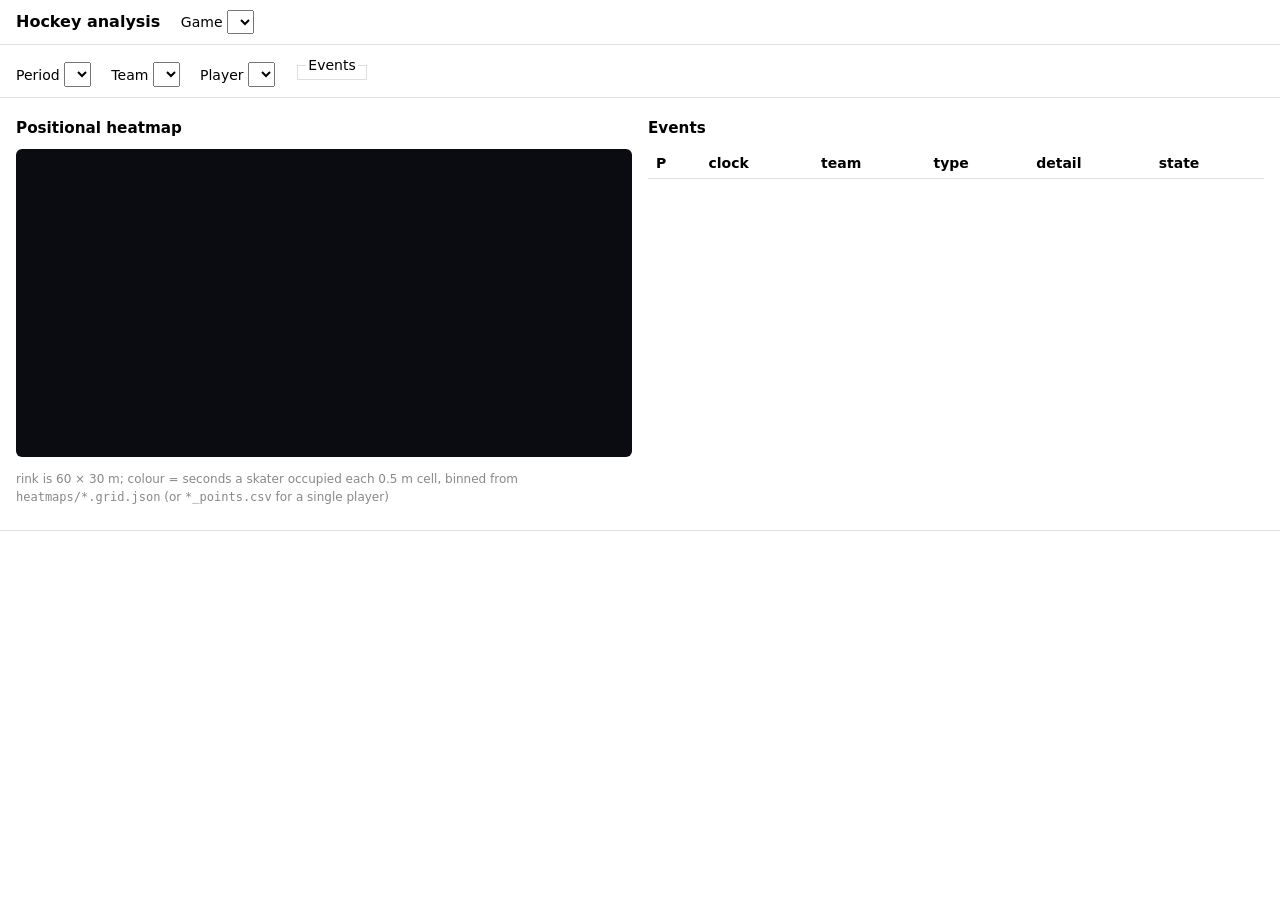
==== site/index.html @ 47648b00 "Add GitHub Pages site + publish pipeline - site/: hand-written client-side front-end (index.html, ap" ====
<!doctype html>
<html lang="en">
<head>
<meta charset="utf-8">
<meta name="viewport" content="width=device-width, initial-scale=1">
<title>Hockey analysis</title>
<link rel="stylesheet" href="style.css">
</head>
<body>
<header>
  <h1>Hockey analysis</h1>
  <label>Game
    <select id="game"></select>
  </label>
  <span id="score" class="score"></span>
</header>

<nav id="controls">
  <label>Period <select id="period"></select></label>
  <label>Team <select id="team"></select></label>
  <label>Player <select id="player"></select></label>
  <fieldset id="types"><legend>Events</legend></fieldset>
</nav>

<main>
  <section id="viz">
    <h2>Positional heatmap <small id="hmnote"></small></h2>
    <canvas id="rink" width="720" height="360"></canvas>
    <p class="hint">rink is 60 &times; 30 m; colour = seconds a skater occupied each 0.5 m cell,
      binned from <code>heatmaps/*.grid.json</code> (or <code>*_points.csv</code> for a single player)</p>
    <div id="units"></div>
  </section>

  <section id="table">
    <h2>Events <small id="evcount"></small></h2>
    <table id="events"><thead><tr>
      <th>P</th><th>clock</th><th>team</th><th>type</th><th>detail</th><th>state</th>
    </tr></thead><tbody></tbody></table>
  </section>
</main>

<footer id="meta"></footer>
<script src="app.js"></script>
</body>
</html>
---- site/style.css ----
:root { color-scheme: light dark; --line:#8884; }
* { box-sizing: border-box; }
body { margin:0; font:14px/1.5 system-ui, sans-serif; }
header, nav, footer { padding:.6rem 1rem; border-bottom:1px solid var(--line); }
footer { border:0; border-top:1px solid var(--line); color:#888; font-size:12px; }
h1 { font-size:1rem; display:inline; margin:0 1rem 0 0; }
h2 { font-size:.95rem; margin:.2rem 0 .6rem; }
small { font-weight:normal; color:#888; }
.score { font-weight:700; }
nav label, nav fieldset { margin-right:1rem; }
nav fieldset { display:inline-block; border:1px solid var(--line); padding:.1rem .5rem; }
nav fieldset label { font-weight:normal; margin-right:.5rem; }
select { font:inherit; padding:.15rem; }
main { display:grid; grid-template-columns: minmax(360px,1fr) minmax(320px,1fr); gap:1rem; padding:1rem; }
@media (max-width:820px){ main { grid-template-columns:1fr; } }
canvas { width:100%; height:auto; background:#0b0b12; border-radius:6px; }
.hint { color:#888; font-size:12px; margin:.4rem 0; }
table { border-collapse:collapse; width:100%; }
th, td { text-align:left; padding:.25rem .5rem; border-bottom:1px solid var(--line); vertical-align:top; }
th { position:sticky; top:0; background:Canvas; }
#table { max-height:70vh; overflow:auto; }
#units { font-size:12px; color:#888; margin-top:.5rem; }
#units b { color:CanvasText; }
tr.goal td { background:#7c3; }
tr.goal td, tr.goal a { color:#000; }
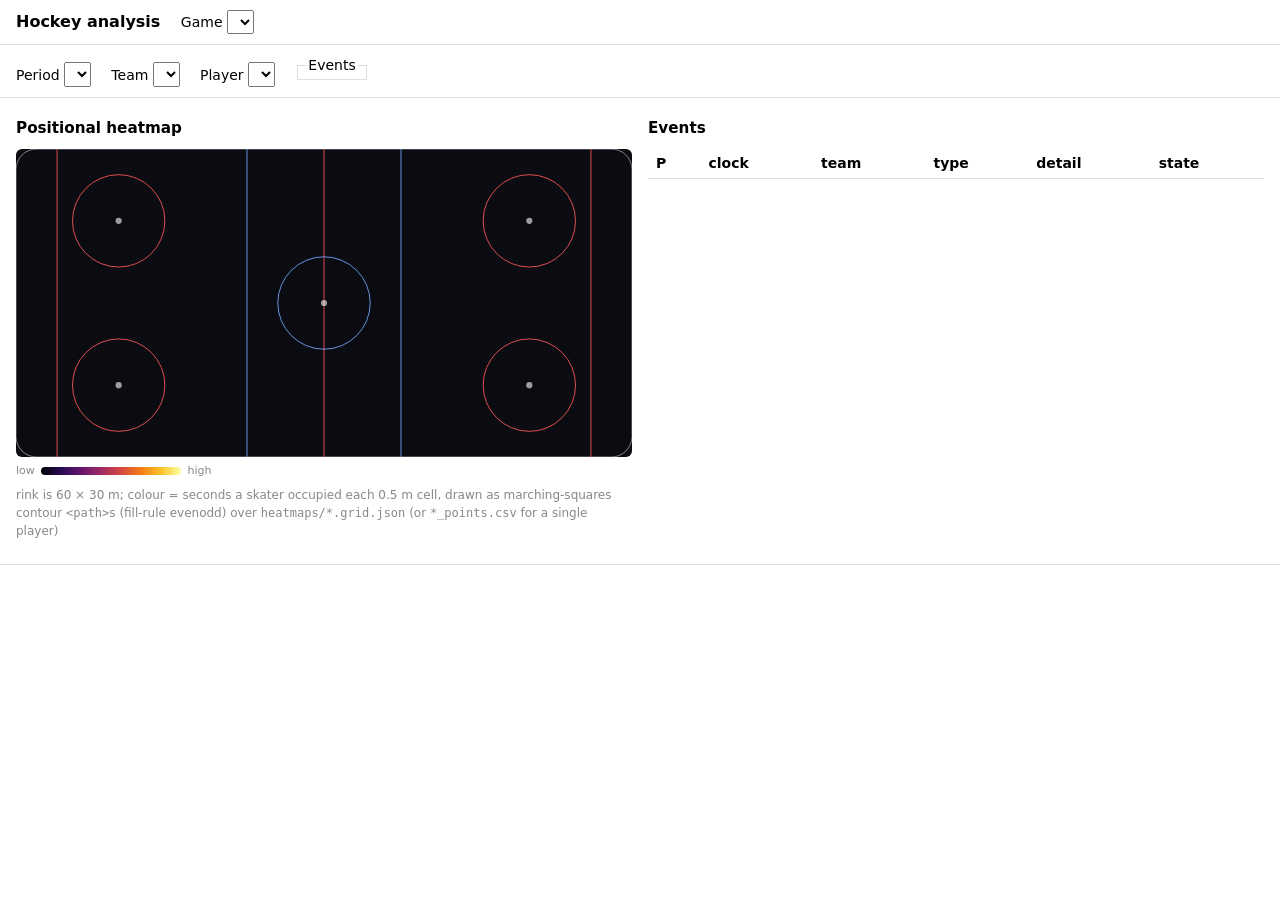
==== commit 84cfd986: "Render heatmap as SVG contours; add full-game + per-period heat data Front-end (site/): - Replace th" ====
--- a/site/index.html
+++ b/site/index.html
@@ -25,9 +25,16 @@
 <main>
   <section id="viz">
     <h2>Positional heatmap <small id="hmnote"></small></h2>
-    <canvas id="rink" width="720" height="360"></canvas>
+    <svg id="rink" viewBox="0 0 60 30" preserveAspectRatio="xMidYMid meet"
+         role="img" aria-label="positional heatmap on a 60 by 30 m rink">
+      <defs><clipPath id="board"><rect x="0" y="0" width="60" height="30" rx="2"/></clipPath></defs>
+      <g id="heat" transform="translate(0 30) scale(1 -1)" clip-path="url(#board)" fill-rule="evenodd"></g>
+      <g id="lines" transform="translate(0 30) scale(1 -1)"></g>
+    </svg>
+    <div id="hmlegend"><span>low</span><i></i><span>high</span></div>
     <p class="hint">rink is 60 &times; 30 m; colour = seconds a skater occupied each 0.5 m cell,
-      binned from <code>heatmaps/*.grid.json</code> (or <code>*_points.csv</code> for a single player)</p>
+      drawn as marching-squares contour <code>&lt;path&gt;</code>s (fill-rule evenodd) over
+      <code>heatmaps/*.grid.json</code> (or <code>*_points.csv</code> for a single player)</p>
     <div id="units"></div>
   </section>
 
--- a/site/style.css
+++ b/site/style.css
@@ -13,7 +13,15 @@
 select { font:inherit; padding:.15rem; }
 main { display:grid; grid-template-columns: minmax(360px,1fr) minmax(320px,1fr); gap:1rem; padding:1rem; }
 @media (max-width:820px){ main { grid-template-columns:1fr; } }
-canvas { width:100%; height:auto; background:#0b0b12; border-radius:6px; }
+#rink { width:100%; height:auto; aspect-ratio:2/1; background:#0b0b12; border-radius:6px; display:block; }
+#rink #lines * { fill:none; stroke-width:1; vector-effect:non-scaling-stroke; }
+#rink #lines .board { stroke:rgba(255,255,255,.5); }
+#rink #lines .blue  { stroke:rgba(120,170,255,.85); }
+#rink #lines .red   { stroke:rgba(255,90,90,.85); }
+#rink #lines .dot   { fill:rgba(255,255,255,.6); stroke:none; }
+#hmlegend { display:flex; align-items:center; gap:.4rem; font-size:11px; color:#888; margin:.35rem 0 0; }
+#hmlegend i { flex:0 0 140px; height:8px; border-radius:4px;
+  background:linear-gradient(90deg,#000004,#280b54,#65156e,#9f2a63,#d44842,#f57d15,#fac228,#fcffa4); }
 .hint { color:#888; font-size:12px; margin:.4rem 0; }
 table { border-collapse:collapse; width:100%; }
 th, td { text-align:left; padding:.25rem .5rem; border-bottom:1px solid var(--line); vertical-align:top; }
